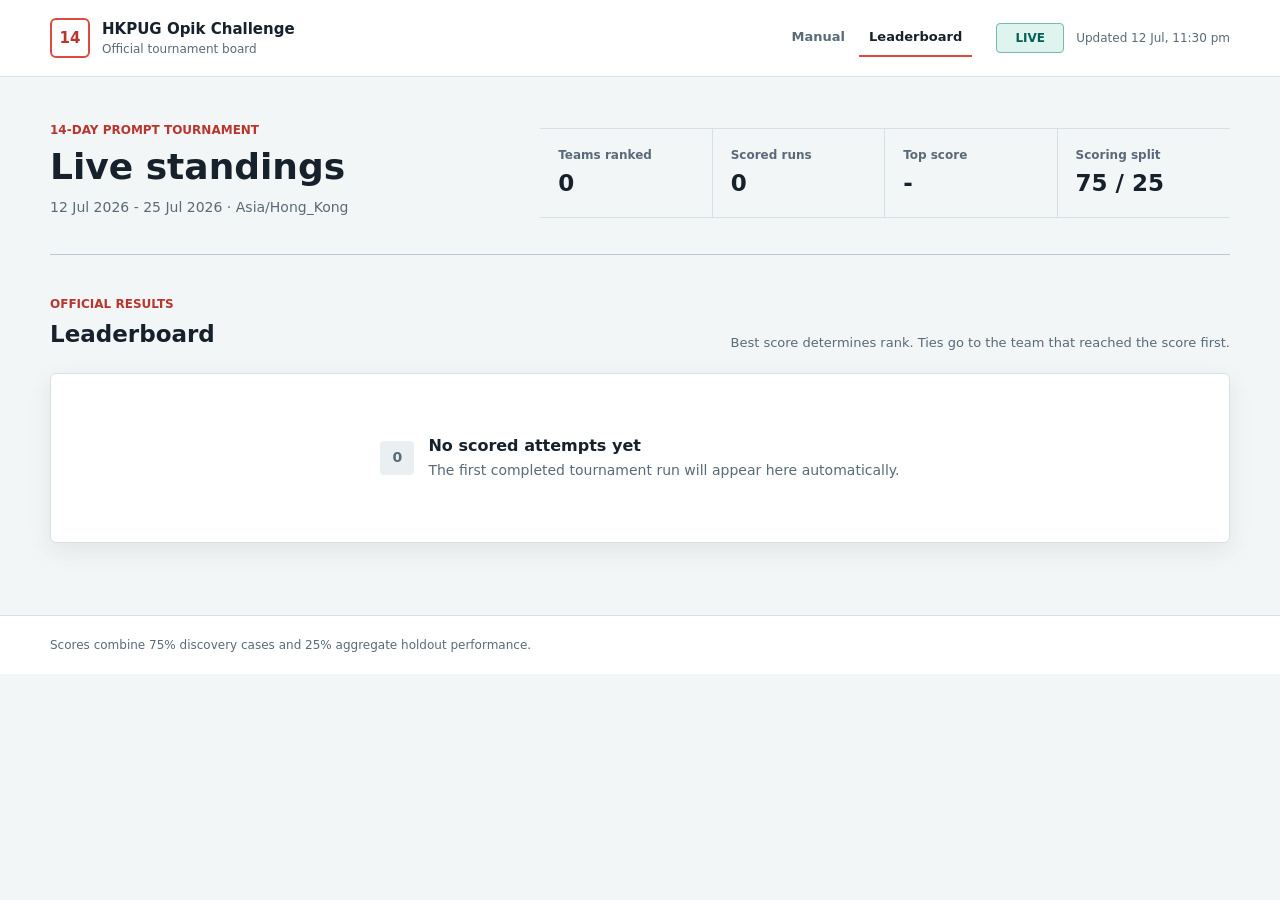
==== .github/tournament/dashboard/leaderboard/index.html @ 1c7cbf1e "feat: add participant helper and clean challenge surface" ====
<!doctype html>
<html lang="en">
  <head>
    <meta charset="utf-8">
    <meta name="viewport" content="width=device-width, initial-scale=1">
    <meta name="description" content="Official scores for the HKPUG Opik 14-Day Challenge.">
    <title>HKPUG Opik Challenge | Standings</title>
    <link rel="icon" href="data:,">
    <link rel="stylesheet" href="../styles.css">
    <script src="app.js" defer></script>
  </head>
  <body>
    <a class="skip-link" href="#main-content">Skip to standings</a>

    <header class="site-header">
      <div class="header-inner">
        <a class="brand" href="../" aria-label="HKPUG Opik Challenge manual">
          <span class="brand-mark" aria-hidden="true">14</span>
          <span>
            <strong>HKPUG Opik Challenge</strong>
            <small>Official tournament board</small>
          </span>
        </a>
        <div class="header-actions">
          <nav class="site-nav" aria-label="Challenge pages">
            <a href="../">Manual</a>
            <a href="./" aria-current="page">Leaderboard</a>
          </nav>
          <div class="header-state">
            <span id="challenge-status" class="status-badge" role="status">Loading</span>
            <span id="last-updated" class="updated-at">Fetching scores...</span>
          </div>
        </div>
      </div>
    </header>

    <main id="main-content" class="page-shell" tabindex="-1">
      <section class="challenge-overview" aria-labelledby="page-title">
        <div class="title-block">
          <p class="eyebrow">14-day prompt tournament</p>
          <h1 id="page-title">Live standings</h1>
          <p id="challenge-dates" class="challenge-dates">Challenge schedule loading...</p>
        </div>

        <dl class="summary-grid" aria-label="Tournament summary">
          <div>
            <dt>Teams ranked</dt>
            <dd id="team-count">-</dd>
          </div>
          <div>
            <dt>Scored runs</dt>
            <dd id="run-count">-</dd>
          </div>
          <div>
            <dt>Top score</dt>
            <dd id="top-score">-</dd>
          </div>
          <div>
            <dt>Scoring split</dt>
            <dd id="score-weights">75 / 25</dd>
          </div>
        </dl>
      </section>

      <section class="standings" aria-labelledby="standings-title">
        <div class="section-heading">
          <div>
            <p class="eyebrow">Official results</p>
            <h2 id="standings-title">Leaderboard</h2>
          </div>
          <p>Best score determines rank. Ties go to the team that reached the score first.</p>
        </div>

        <div id="loading-state" class="message-state" role="status" aria-live="polite">
          <span class="loading-indicator" aria-hidden="true"></span>
          <div>
            <strong>Loading standings</strong>
            <p>Reading the latest published scores.</p>
          </div>
        </div>

        <div id="error-state" class="message-state error-state" role="alert" hidden>
          <span class="state-icon" aria-hidden="true">!</span>
          <div>
            <strong>Leaderboard data could not be loaded</strong>
            <p>Refresh the page in a moment. Published scores remain unchanged.</p>
          </div>
        </div>

        <div id="empty-state" class="message-state empty-state" aria-live="polite" hidden>
          <span class="state-icon" aria-hidden="true">0</span>
          <div>
            <strong>No scored attempts yet</strong>
            <p>The first completed tournament run will appear here automatically.</p>
          </div>
        </div>

        <div id="dashboard-content" hidden>
          <div class="table-shell" tabindex="0" aria-label="Scrollable leaderboard table">
            <table>
              <caption>
                Official team rank, best and latest scores, score movement, and attempts used.
              </caption>
              <thead>
                <tr>
                  <th scope="col">Rank</th>
                  <th scope="col">Team</th>
                  <th scope="col">Best</th>
                  <th scope="col">Latest</th>
                  <th scope="col">Movement</th>
                  <th scope="col">Attempts</th>
                </tr>
              </thead>
              <tbody id="leaderboard-body"></tbody>
            </table>
          </div>

          <section id="team-detail" class="team-detail" aria-labelledby="team-detail-title" tabindex="-1">
            <div class="detail-heading">
              <div>
                <p id="team-rank" class="eyebrow">Rank -</p>
                <h2 id="team-detail-title">Team performance</h2>
                <p id="team-identifier" class="team-identifier"></p>
              </div>
              <dl class="score-strip" aria-label="Selected team scores">
                <div>
                  <dt>Best</dt>
                  <dd id="detail-best">-</dd>
                </div>
                <div>
                  <dt>Latest</dt>
                  <dd id="detail-latest">-</dd>
                </div>
                <div>
                  <dt>Discovery</dt>
                  <dd id="detail-discovery">-</dd>
                </div>
                <div>
                  <dt>Holdout</dt>
                  <dd id="detail-holdout">-</dd>
                </div>
              </dl>
            </div>

            <div class="detail-grid">
              <section class="run-panel" aria-labelledby="run-trend-title">
                <div class="panel-heading">
                  <h3 id="run-trend-title">Run trend</h3>
                  <span>Official score by attempt</span>
                </div>
                <ol id="run-trend" class="run-trend"></ol>
              </section>

              <section class="criteria-panel" aria-labelledby="criteria-title">
                <div class="panel-heading">
                  <h3 id="criteria-title">Best-run criteria</h3>
                  <span>Weighted points out of 100</span>
                </div>
                <div id="criterion-breakdown" class="criterion-breakdown"></div>
              </section>
            </div>
          </section>
        </div>

        <p id="screen-reader-status" class="visually-hidden" aria-live="polite"></p>
      </section>
    </main>

    <footer>
      <p>Scores combine 75% discovery cases and 25% aggregate holdout performance.</p>
    </footer>
  </body>
</html>
---- .github/tournament/dashboard/styles.css ----
:root {
  color-scheme: light;
  --ink: #16212c;
  --muted: #596a78;
  --quiet: #7b8994;
  --line: #d8e0e6;
  --line-strong: #bdc9d2;
  --page: #f3f6f7;
  --surface: #ffffff;
  --surface-soft: #eaf0f2;
  --coral: #df493f;
  --coral-dark: #b9362f;
  --teal: #087c70;
  --teal-soft: #dff3ef;
  --blue: #24658c;
  --blue-soft: #e4f0f7;
  --amber: #a86400;
  --amber-soft: #fff0cf;
  --danger: #a42b2b;
  --danger-soft: #fbe8e6;
  --shadow: 0 8px 24px rgb(22 33 44 / 8%);
  font-family:
    Inter, ui-sans-serif, system-ui, -apple-system, BlinkMacSystemFont, "Segoe UI",
    sans-serif;
  font-synthesis: none;
}

* {
  box-sizing: border-box;
  letter-spacing: 0;
}

html {
  background: var(--page);
  color: var(--ink);
  scroll-behavior: smooth;
}

body {
  min-width: 320px;
  min-height: 100vh;
  margin: 0;
  background: var(--page);
  line-height: 1.5;
}

button,
a {
  font: inherit;
}

button:focus-visible,
a:focus-visible,
[tabindex]:focus-visible {
  outline: 3px solid #f2a43a;
  outline-offset: 3px;
}

[hidden] {
  display: none !important;
}

.skip-link {
  position: fixed;
  top: 10px;
  left: 10px;
  z-index: 20;
  padding: 9px 13px;
  transform: translateY(-160%);
  border-radius: 4px;
  background: var(--ink);
  color: #fff;
  font-weight: 700;
  text-decoration: none;
}

.skip-link:focus {
  transform: translateY(0);
}

.site-header {
  border-bottom: 1px solid var(--line);
  background: var(--surface);
}

.header-inner,
.page-shell,
footer p {
  width: min(1180px, calc(100% - 40px));
  margin-inline: auto;
}

.header-inner {
  display: flex;
  min-height: 76px;
  align-items: center;
  justify-content: space-between;
  gap: 24px;
}

.brand {
  display: inline-flex;
  align-items: center;
  gap: 12px;
  color: var(--ink);
  text-decoration: none;
}

.brand-mark {
  display: grid;
  width: 40px;
  height: 40px;
  place-items: center;
  border: 2px solid var(--coral);
  border-radius: 6px;
  color: var(--coral-dark);
  font-size: 15px;
  font-weight: 800;
}

.brand strong,
.brand small {
  display: block;
}

.brand strong {
  font-size: 15px;
}

.brand small,
.updated-at {
  color: var(--muted);
  font-size: 12px;
}

.header-state {
  display: flex;
  align-items: center;
  gap: 12px;
}

.header-actions,
.site-nav {
  display: flex;
  align-items: center;
}

.header-actions {
  gap: 24px;
}

.site-nav {
  gap: 4px;
}

.site-nav a {
  padding: 8px 10px;
  border-bottom: 2px solid transparent;
  color: var(--muted);
  font-size: 13px;
  font-weight: 750;
  text-decoration: none;
}

.site-nav a:hover {
  color: var(--ink);
}

.site-nav a[aria-current="page"] {
  border-bottom-color: var(--coral);
  color: var(--ink);
}

.status-badge {
  min-width: 68px;
  padding: 5px 9px;
  border: 1px solid var(--line-strong);
  border-radius: 4px;
  background: var(--surface-soft);
  color: var(--muted);
  font-size: 12px;
  font-weight: 800;
  text-align: center;
  text-transform: uppercase;
}

.status-badge[data-status="live"] {
  border-color: #78b9ae;
  background: var(--teal-soft);
  color: #075f57;
}

.status-badge[data-status="upcoming"] {
  border-color: #e0b968;
  background: var(--amber-soft);
  color: #774700;
}

.status-badge[data-status="ended"] {
  border-color: var(--line-strong);
  background: var(--surface-soft);
  color: var(--ink);
}

.page-shell {
  padding-block: 44px 72px;
}

.challenge-overview {
  display: grid;
  grid-template-columns: minmax(260px, 0.85fr) minmax(540px, 1.35fr);
  gap: 56px;
  align-items: end;
  padding-bottom: 36px;
  border-bottom: 1px solid var(--line-strong);
}

.eyebrow {
  margin: 0 0 8px;
  color: var(--coral-dark);
  font-size: 12px;
  font-weight: 800;
  text-transform: uppercase;
}

h1,
h2,
h3,
p {
  margin-top: 0;
}

h1 {
  max-width: 560px;
  margin-bottom: 10px;
  font-size: 36px;
  line-height: 1.12;
}

h2 {
  margin-bottom: 6px;
  font-size: 23px;
  line-height: 1.2;
}

h3 {
  margin-bottom: 0;
  font-size: 16px;
}

.challenge-dates {
  margin-bottom: 0;
  color: var(--muted);
  font-size: 14px;
}

.summary-grid,
.score-strip {
  display: grid;
  margin: 0;
}

.summary-grid {
  grid-template-columns: repeat(4, minmax(100px, 1fr));
  border-block: 1px solid var(--line);
}

.summary-grid div {
  min-width: 0;
  padding: 17px 18px;
  border-right: 1px solid var(--line);
}

.summary-grid div:last-child {
  border-right: 0;
}

dt {
  color: var(--muted);
  font-size: 12px;
  font-weight: 700;
}

dd {
  margin: 2px 0 0;
  font-variant-numeric: tabular-nums;
}

.summary-grid dd {
  font-size: 23px;
  font-weight: 800;
}

.standings {
  padding-top: 40px;
}

.section-heading,
.detail-heading,
.panel-heading {
  display: flex;
  justify-content: space-between;
  gap: 24px;
}

.section-heading {
  align-items: end;
  margin-bottom: 18px;
}

.section-heading > p {
  max-width: 520px;
  margin-bottom: 2px;
  color: var(--muted);
  font-size: 13px;
  text-align: right;
}

.message-state {
  display: flex;
  min-height: 170px;
  align-items: center;
  justify-content: center;
  gap: 14px;
  border: 1px solid var(--line);
  border-radius: 6px;
  background: var(--surface);
  color: var(--muted);
  box-shadow: var(--shadow);
}

.message-state strong {
  color: var(--ink);
}

.message-state p {
  margin: 2px 0 0;
  font-size: 14px;
}

.loading-indicator {
  width: 20px;
  height: 20px;
  border: 2px solid var(--line-strong);
  border-top-color: var(--teal);
  border-radius: 50%;
  animation: spin 0.8s linear infinite;
}

.state-icon {
  display: grid;
  width: 34px;
  height: 34px;
  flex: 0 0 auto;
  place-items: center;
  border-radius: 4px;
  background: var(--surface-soft);
  color: var(--muted);
  font-size: 14px;
  font-weight: 800;
}

.error-state {
  border-color: #e9b9b4;
  background: var(--danger-soft);
}

.error-state .state-icon {
  background: #f3c9c4;
  color: var(--danger);
}

.table-shell {
  overflow-x: auto;
  border: 1px solid var(--line);
  border-radius: 6px;
  background: var(--surface);
  box-shadow: var(--shadow);
}

table {
  width: 100%;
  border-collapse: collapse;
  font-size: 14px;
}

caption {
  position: absolute;
  width: 1px;
  height: 1px;
  overflow: hidden;
  clip: rect(0 0 0 0);
  white-space: nowrap;
  clip-path: inset(50%);
}

th,
td {
  padding: 14px 16px;
  border-bottom: 1px solid var(--line);
  text-align: left;
  vertical-align: middle;
}

th {
  background: #f7f9fa;
  color: var(--muted);
  font-size: 11px;
  text-transform: uppercase;
}

tbody tr:last-child td {
  border-bottom: 0;
}

tbody tr[data-selected="true"] {
  background: #f0f8f6;
}

.rank-value {
  display: inline-grid;
  width: 32px;
  height: 28px;
  place-items: center;
  border-radius: 4px;
  background: var(--surface-soft);
  font-weight: 800;
  font-variant-numeric: tabular-nums;
}

.rank-value[data-podium="true"] {
  background: var(--amber-soft);
  color: #754600;
}

.team-button {
  padding: 2px 0;
  border: 0;
  background: transparent;
  color: var(--blue);
  cursor: pointer;
  font-weight: 800;
  text-align: left;
  text-decoration: underline;
  text-decoration-color: transparent;
  text-underline-offset: 3px;
}

.team-button:hover,
.team-button[aria-pressed="true"] {
  color: #164866;
  text-decoration-color: currentcolor;
}

.team-id {
  display: block;
  margin-top: 2px;
  color: var(--quiet);
  font-size: 11px;
}

.score-value {
  font-size: 16px;
  font-weight: 800;
  font-variant-numeric: tabular-nums;
}

.score-suffix {
  margin-left: 2px;
  color: var(--quiet);
  font-size: 10px;
  font-weight: 600;
}

.movement {
  font-weight: 750;
  font-variant-numeric: tabular-nums;
}

.movement[data-direction="up"] {
  color: var(--teal);
}

.movement[data-direction="down"] {
  color: var(--danger);
}

.movement[data-direction="new"],
.movement[data-direction="flat"] {
  color: var(--muted);
}

.attempt-meter {
  display: flex;
  align-items: center;
  gap: 8px;
  min-width: 100px;
}

.attempt-dots {
  display: grid;
  grid-template-columns: repeat(8, 6px);
  gap: 3px;
}

.attempt-dots span {
  width: 6px;
  height: 16px;
  border-radius: 2px;
  background: var(--line);
}

.attempt-dots span[data-used="true"] {
  background: var(--teal);
}

.team-detail {
  margin-top: 28px;
  padding-top: 30px;
  border-top: 2px solid var(--ink);
}

.detail-heading {
  align-items: start;
  margin-bottom: 30px;
}

.team-identifier {
  margin-bottom: 0;
  color: var(--muted);
  font-size: 13px;
}

.score-strip {
  grid-template-columns: repeat(4, minmax(90px, 1fr));
  min-width: min(100%, 500px);
  border-bottom: 1px solid var(--line);
}

.score-strip div {
  padding: 7px 14px 13px;
  border-left: 1px solid var(--line);
}

.score-strip dd {
  font-size: 19px;
  font-weight: 800;
}

.detail-grid {
  display: grid;
  grid-template-columns: minmax(0, 1.3fr) minmax(320px, 0.7fr);
  gap: 42px;
}

.panel-heading {
  align-items: baseline;
  margin-bottom: 18px;
  padding-bottom: 10px;
  border-bottom: 1px solid var(--line);
}

.panel-heading span {
  color: var(--muted);
  font-size: 11px;
}

.run-trend {
  display: grid;
  min-height: 220px;
  grid-template-columns: repeat(8, minmax(36px, 1fr));
  align-items: end;
  gap: 10px;
  margin: 0;
  padding: 0;
  list-style: none;
}

.run-trend li {
  display: grid;
  min-width: 0;
  grid-template-rows: 24px 150px 24px;
  gap: 6px;
  align-items: end;
  text-align: center;
}

.run-score {
  color: var(--muted);
  font-size: 11px;
  font-weight: 750;
  font-variant-numeric: tabular-nums;
}

.run-track {
  display: flex;
  height: 150px;
  align-items: end;
  border-bottom: 1px solid var(--line-strong);
  background: #f7f9fa;
}

.run-bar {
  width: 100%;
  height: calc(var(--score) * 1%);
  min-height: 2px;
  background: var(--blue);
}

.run-trend li[data-best="true"] .run-bar {
  background: var(--coral);
}

.run-trend li[data-best="true"] .run-score {
  color: var(--coral-dark);
}

.run-label {
  color: var(--muted);
  font-size: 11px;
}

.criterion-breakdown {
  display: grid;
  gap: 17px;
}

.criterion-row {
  display: grid;
  grid-template-columns: minmax(140px, 1fr) auto;
  gap: 6px 16px;
  align-items: center;
}

.criterion-row label {
  color: var(--ink);
  font-size: 13px;
  font-weight: 700;
}

.criterion-value {
  color: var(--muted);
  font-size: 12px;
  font-variant-numeric: tabular-nums;
}

.criterion-row progress {
  width: 100%;
  height: 9px;
  grid-column: 1 / -1;
  overflow: hidden;
  border: 0;
  border-radius: 3px;
  background: var(--surface-soft);
  appearance: none;
}

.criterion-row progress::-webkit-progress-bar {
  background: var(--surface-soft);
}

.criterion-row progress::-webkit-progress-value {
  background: var(--teal);
}

.criterion-row progress::-moz-progress-bar {
  background: var(--teal);
}

.manual-shell {
  padding-top: 0;
}

.manual-hero {
  display: grid;
  min-height: min(650px, calc(100vh - 76px));
  grid-template-columns: minmax(0, 1.25fr) minmax(320px, 0.75fr);
  gap: 72px;
  align-items: center;
  padding-block: 72px 64px;
  border-bottom: 1px solid var(--line-strong);
}

.manual-intro h1 {
  max-width: 760px;
  margin-bottom: 22px;
  font-size: 54px;
  line-height: 1.05;
}

.manual-lead {
  max-width: 720px;
  margin-bottom: 30px;
  color: var(--muted);
  font-size: 19px;
  line-height: 1.65;
}

.manual-actions {
  display: flex;
  flex-wrap: wrap;
  gap: 10px;
}

.button {
  display: inline-flex;
  min-height: 44px;
  align-items: center;
  justify-content: center;
  padding: 10px 16px;
  border: 1px solid var(--line-strong);
  border-radius: 5px;
  background: var(--surface);
  color: var(--ink);
  font-weight: 800;
  text-decoration: none;
}

.button:hover {
  border-color: var(--ink);
}

.button-primary {
  border-color: var(--coral);
  background: var(--coral);
  color: #fff;
}

.button-primary:hover {
  border-color: var(--coral-dark);
  background: var(--coral-dark);
}

.rule-rail {
  margin: 0;
  border-top: 2px solid var(--ink);
}

.rule-rail div {
  display: grid;
  grid-template-columns: 120px 1fr;
  gap: 18px;
  align-items: baseline;
  padding-block: 20px;
  border-bottom: 1px solid var(--line-strong);
}

.rule-rail dt {
  color: var(--quiet);
  text-transform: uppercase;
}

.rule-rail dd {
  font-size: 17px;
  font-weight: 800;
}

.manual-section {
  padding-block: 64px;
  border-bottom: 1px solid var(--line-strong);
}

.manual-section-heading {
  display: grid;
  grid-template-columns: minmax(260px, 0.9fr) minmax(320px, 1.1fr);
  gap: 48px;
  align-items: baseline;
  margin-bottom: 36px;
}

.manual-section-heading h2 {
  margin: 0;
  font-size: 30px;
}

.manual-section-heading p {
  max-width: 660px;
  margin: 0;
  color: var(--muted);
}

.trust-flow {
  display: grid;
  grid-template-columns: minmax(0, 1fr) 1px minmax(0, 1fr);
  gap: 42px;
  border-block: 1px solid var(--line);
}

.trust-flow article {
  padding-block: 34px;
}

.flow-divider {
  width: 1px;
  background: var(--line);
}

.step-number {
  display: inline-grid;
  width: 34px;
  height: 30px;
  place-items: center;
  margin-bottom: 18px;
  border-radius: 4px;
  background: var(--teal-soft);
  color: #075f57;
  font-size: 12px;
  font-weight: 850;
}

.trust-flow h3 {
  margin-bottom: 10px;
  font-size: 20px;
}

.trust-flow p {
  max-width: 520px;
  color: var(--muted);
}

.trust-flow .trust-result {
  margin-bottom: 0;
  color: var(--ink);
  font-size: 13px;
  font-weight: 750;
}

.instruction-list {
  margin: 0;
  padding: 0;
  border-top: 2px solid var(--ink);
  counter-reset: instruction;
  list-style: none;
}

.instruction-list li {
  display: grid;
  grid-template-columns: 64px minmax(0, 1fr);
  gap: 28px;
  padding-block: 30px;
  border-bottom: 1px solid var(--line);
  counter-increment: instruction;
}

.instruction-list li::before {
  content: counter(instruction, decimal-leading-zero);
  color: var(--coral-dark);
  font-size: 14px;
  font-weight: 850;
}

.instruction-list h3 {
  margin-bottom: 8px;
  font-size: 18px;
}

.instruction-list p {
  max-width: 780px;
  margin-bottom: 12px;
  color: var(--muted);
}

code,
pre {
  font-family: "SFMono-Regular", Consolas, "Liberation Mono", monospace;
}

code {
  font-size: 0.9em;
}

pre {
  max-width: 860px;
  overflow-x: auto;
  margin: 14px 0;
  padding: 16px 18px;
  border: 1px solid #263640;
  border-radius: 5px;
  background: #132027;
  color: #f4f7f8;
  font-size: 13px;
  line-height: 1.65;
}

.command-band {
  display: grid;
  grid-template-columns: repeat(2, minmax(0, 1fr));
  gap: 28px;
}

.command-band > div {
  min-width: 0;
}

.command-band h3 {
  margin-bottom: 12px;
}

.command-band pre {
  min-height: 174px;
  margin: 0;
}

.iteration-note {
  max-width: 900px;
  margin: 28px 0 0;
  padding-left: 18px;
  border-left: 3px solid var(--teal);
  color: var(--muted);
}

footer a {
  color: var(--blue);
  font-weight: 700;
}

footer {
  border-top: 1px solid var(--line);
  background: var(--surface);
}

footer p {
  margin-bottom: 0;
  padding-block: 20px;
  color: var(--muted);
  font-size: 12px;
}

.visually-hidden {
  position: absolute !important;
  width: 1px !important;
  height: 1px !important;
  overflow: hidden !important;
  clip: rect(1px, 1px, 1px, 1px) !important;
  white-space: nowrap !important;
  clip-path: inset(50%) !important;
}

@keyframes spin {
  to {
    transform: rotate(360deg);
  }
}

@media (max-width: 900px) {
  .challenge-overview,
  .detail-grid,
  .manual-hero,
  .manual-section-heading {
    grid-template-columns: 1fr;
  }

  .challenge-overview {
    gap: 28px;
  }

  .detail-grid {
    gap: 36px;
  }

  .manual-hero {
    gap: 42px;
  }

  .manual-section-heading {
    gap: 12px;
  }
}

@media (max-width: 720px) {
  .header-inner,
  .page-shell,
  footer p {
    width: min(100% - 28px, 1180px);
  }

  .header-inner {
    min-height: 70px;
  }

  .brand small,
  .updated-at {
    display: none;
  }

  .header-actions {
    gap: 8px;
  }

  .header-actions .header-state {
    display: none;
  }

  .site-nav a {
    padding-inline: 7px;
    font-size: 12px;
  }

  .page-shell {
    padding-block: 30px 48px;
  }

  h1 {
    font-size: 30px;
  }

  .manual-hero {
    min-height: 0;
    padding-block: 48px;
  }

  .manual-intro h1 {
    font-size: 38px;
  }

  .manual-lead {
    font-size: 17px;
  }

  .manual-section {
    padding-block: 48px;
  }

  .manual-section-heading h2 {
    font-size: 25px;
  }

  .trust-flow,
  .command-band {
    grid-template-columns: 1fr;
  }

  .trust-flow {
    gap: 0;
  }

  .flow-divider {
    width: 100%;
    height: 1px;
  }

  .instruction-list li {
    grid-template-columns: 38px minmax(0, 1fr);
    gap: 12px;
  }

  .command-band pre {
    min-height: 0;
  }

  .summary-grid {
    grid-template-columns: repeat(2, minmax(0, 1fr));
  }

  .summary-grid div:nth-child(2) {
    border-right: 0;
  }

  .summary-grid div:nth-child(-n + 2) {
    border-bottom: 1px solid var(--line);
  }

  .section-heading,
  .detail-heading {
    display: block;
  }

  .section-heading > p {
    margin-top: 12px;
    text-align: left;
  }

  .table-shell {
    overflow: visible;
    border: 0;
    background: transparent;
    box-shadow: none;
  }

  table,
  tbody {
    display: block;
  }

  thead {
    position: absolute;
    width: 1px;
    height: 1px;
    overflow: hidden;
    clip: rect(0 0 0 0);
    clip-path: inset(50%);
  }

  tbody {
    display: grid;
    gap: 12px;
  }

  tbody tr {
    display: grid;
    grid-template-columns: 44px minmax(0, 1fr) auto;
    align-items: center;
    border: 1px solid var(--line);
    border-radius: 6px;
    background: var(--surface);
    box-shadow: 0 4px 14px rgb(22 33 44 / 6%);
  }

  tbody tr[data-selected="true"] {
    border-color: #7eb8ae;
  }

  tbody td {
    padding: 12px 14px;
    border-bottom: 1px solid var(--line);
  }

  tbody td::before {
    content: attr(data-label);
    color: var(--muted);
    font-size: 10px;
    font-weight: 750;
    text-transform: uppercase;
  }

  tbody .cell-rank,
  tbody .cell-team,
  tbody .cell-best {
    border-bottom: 1px solid var(--line);
  }

  tbody .cell-rank::before,
  tbody .cell-team::before,
  tbody .cell-best::before {
    display: none;
  }

  tbody .cell-rank {
    padding-right: 0;
  }

  tbody .cell-best {
    text-align: right;
  }

  tbody .cell-latest,
  tbody .cell-movement,
  tbody .cell-attempts {
    display: flex;
    grid-column: 1 / -1;
    align-items: center;
    justify-content: space-between;
    gap: 12px;
  }

  tbody .cell-attempts {
    border-bottom: 0;
  }

  .score-strip {
    grid-template-columns: repeat(2, 1fr);
    margin-top: 22px;
  }

  .score-strip div:nth-child(n + 3) {
    border-top: 1px solid var(--line);
  }

  .run-trend {
    min-height: 190px;
    gap: 6px;
  }

  .run-trend li {
    grid-template-rows: 22px 120px 22px;
  }

  .run-track {
    height: 120px;
  }
}

@media (prefers-reduced-motion: reduce) {
  html {
    scroll-behavior: auto;
  }

  .loading-indicator {
    animation: none;
  }
}
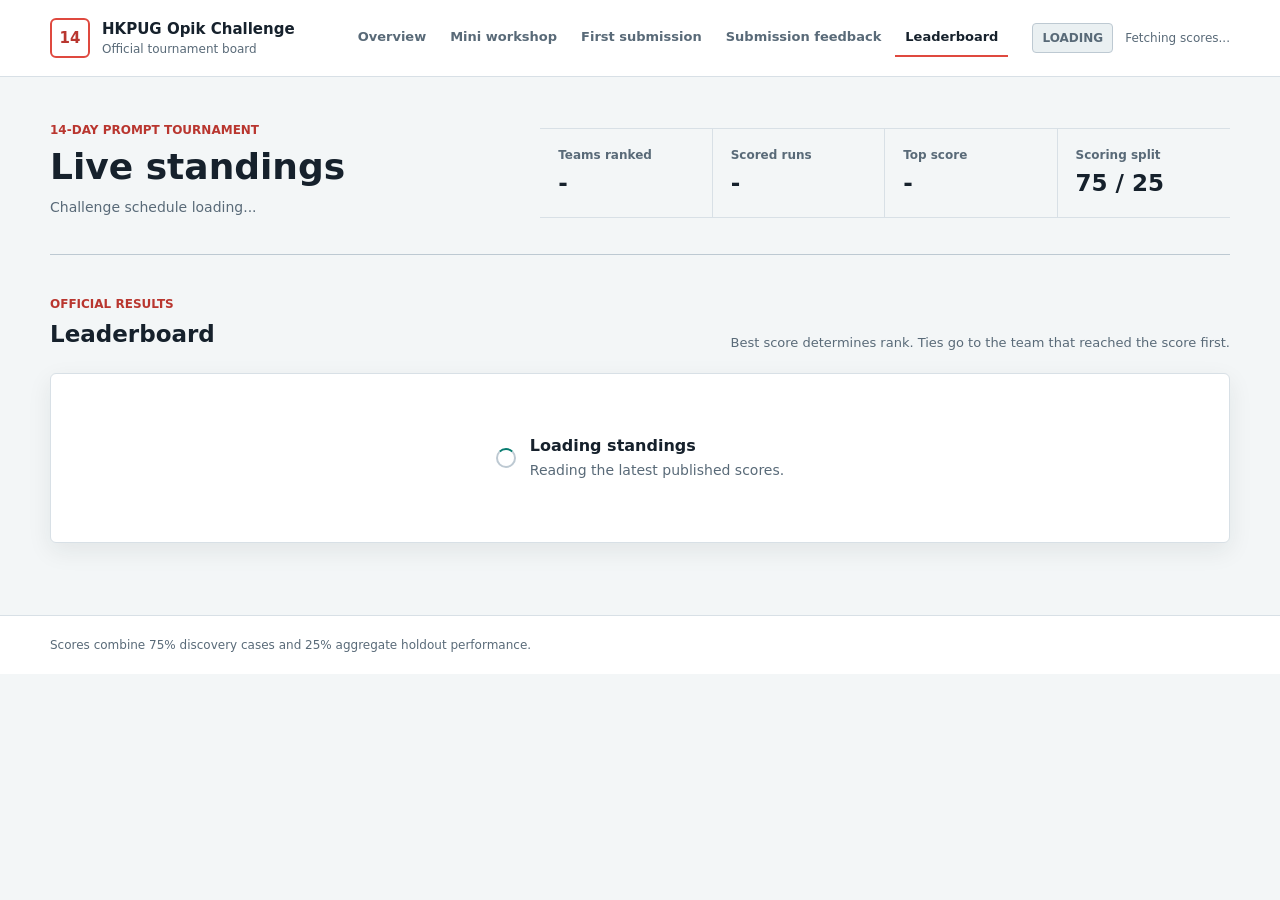
==== commit fb8da94e: "feat: add six-case Opik onboarding" ====
--- a/.github/tournament/dashboard/leaderboard/index.html
+++ b/.github/tournament/dashboard/leaderboard/index.html
@@ -23,7 +23,10 @@
         </a>
         <div class="header-actions">
           <nav class="site-nav" aria-label="Challenge pages">
-            <a href="../">Manual</a>
+            <a href="../">Overview</a>
+            <a href="../tutorial/">Mini workshop</a>
+            <a href="../start/">First submission</a>
+            <a href="../submission-feedback/">Submission feedback</a>
             <a href="./" aria-current="page">Leaderboard</a>
           </nav>
           <div class="header-state">
--- a/.github/tournament/dashboard/styles.css
+++ b/.github/tournament/dashboard/styles.css
@@ -1180,6 +1180,844 @@
   }
 }
 
+.overview-shell,
+.tutorial-shell {
+  padding-top: 0;
+}
+
+.overview-hero {
+  display: grid;
+  min-height: 540px;
+  grid-template-columns: minmax(0, 1.2fr) minmax(300px, 0.8fr);
+  gap: 72px;
+  align-items: center;
+  padding-block: 72px 64px;
+  border-bottom: 1px solid var(--line-strong);
+}
+
+.overview-copy h1 {
+  max-width: 720px;
+  margin-bottom: 22px;
+  font-size: 52px;
+  line-height: 1.08;
+}
+
+.overview-copy > p {
+  max-width: 700px;
+  margin-bottom: 30px;
+  color: var(--muted);
+  font-size: 18px;
+  line-height: 1.7;
+}
+
+.overview-metrics {
+  margin: 0;
+  border-top: 2px solid var(--ink);
+}
+
+.overview-metrics div {
+  display: grid;
+  grid-template-columns: minmax(120px, 0.8fr) minmax(120px, 1fr);
+  gap: 20px;
+  align-items: baseline;
+  padding-block: 20px;
+  border-bottom: 1px solid var(--line-strong);
+}
+
+.overview-metrics dd {
+  font-size: 18px;
+  font-weight: 800;
+}
+
+.overview-section {
+  padding-block: 64px;
+  border-bottom: 1px solid var(--line-strong);
+}
+
+.section-intro {
+  display: grid;
+  grid-template-columns: minmax(240px, 0.75fr) minmax(320px, 1.25fr);
+  gap: 48px;
+  align-items: baseline;
+  margin-bottom: 34px;
+}
+
+.section-intro h2 {
+  margin: 0;
+  font-size: 30px;
+}
+
+.section-intro p {
+  max-width: 680px;
+  margin: 0;
+  color: var(--muted);
+}
+
+.route-grid {
+  display: grid;
+  grid-template-columns: repeat(3, minmax(0, 1fr));
+  gap: 18px;
+}
+
+.route-grid-four {
+  grid-template-columns: repeat(2, minmax(0, 1fr));
+}
+
+.route-card {
+  display: flex;
+  min-height: 270px;
+  flex-direction: column;
+  padding: 26px;
+  border: 1px solid var(--line);
+  border-radius: 6px;
+  background: var(--surface);
+  box-shadow: var(--shadow);
+}
+
+.route-index,
+.section-number {
+  color: var(--coral-dark);
+  font-size: 12px;
+  font-weight: 850;
+}
+
+.route-card h3 {
+  margin: 28px 0 10px;
+  font-size: 20px;
+}
+
+.route-card p {
+  margin-bottom: 24px;
+  color: var(--muted);
+}
+
+.route-link {
+  margin-top: auto;
+  color: var(--blue);
+  font-weight: 800;
+  text-underline-offset: 3px;
+}
+
+.route-link:hover {
+  color: #164866;
+}
+
+.rules-layout {
+  display: grid;
+  grid-template-columns: minmax(260px, 0.8fr) minmax(420px, 1.2fr);
+  gap: 72px;
+}
+
+.compact-intro {
+  display: block;
+  margin: 0;
+}
+
+.compact-intro h2 {
+  margin-bottom: 14px;
+}
+
+.rules-list {
+  margin: 0;
+  border-top: 2px solid var(--ink);
+}
+
+.rules-list div {
+  padding-block: 18px;
+  border-bottom: 1px solid var(--line);
+}
+
+.rules-list dd {
+  margin-top: 6px;
+  color: var(--ink);
+  font-weight: 700;
+}
+
+.tutorial-hero {
+  display: grid;
+  grid-template-columns: minmax(0, 1.15fr) minmax(340px, 0.85fr);
+  gap: 64px;
+  align-items: end;
+  padding-block: 66px 52px;
+  border-bottom: 1px solid var(--line-strong);
+}
+
+.tutorial-hero h1 {
+  max-width: 720px;
+  margin-bottom: 18px;
+  font-size: 46px;
+}
+
+.tutorial-lede {
+  max-width: 700px;
+  margin-bottom: 0;
+  color: var(--muted);
+  font-size: 18px;
+  line-height: 1.65;
+}
+
+.tutorial-progress {
+  display: grid;
+  grid-template-columns: repeat(3, minmax(0, 1fr));
+  margin: 0;
+  padding: 0;
+  border-block: 1px solid var(--line-strong);
+  list-style: none;
+}
+
+.tutorial-progress li {
+  min-width: 0;
+  padding: 16px;
+  border-right: 1px solid var(--line);
+  color: var(--muted);
+  font-size: 12px;
+  font-weight: 750;
+}
+
+.tutorial-progress li:last-child {
+  border-right: 0;
+}
+
+.tutorial-progress span {
+  display: block;
+  margin-bottom: 7px;
+  color: var(--coral-dark);
+  font-size: 15px;
+  font-weight: 850;
+}
+
+.tutorial-section {
+  padding-block: 58px;
+  border-bottom: 1px solid var(--line-strong);
+}
+
+.tutorial-section-header {
+  display: grid;
+  grid-template-columns: minmax(260px, 0.85fr) minmax(360px, 1.15fr);
+  gap: 52px;
+  align-items: baseline;
+  margin-bottom: 30px;
+}
+
+.tutorial-section-header h2 {
+  margin: 8px 0 0;
+  font-size: 28px;
+}
+
+.tutorial-section-header > p {
+  max-width: 680px;
+  margin: 0;
+  color: var(--muted);
+}
+
+.release-action {
+  margin-bottom: 28px;
+}
+
+.platform-list {
+  display: grid;
+  grid-template-columns: repeat(3, minmax(0, 1fr));
+  border-block: 1px solid var(--line);
+}
+
+.platform-list article {
+  min-width: 0;
+  padding: 24px;
+  border-right: 1px solid var(--line);
+}
+
+.platform-list article:last-child {
+  border-right: 0;
+}
+
+.platform-list h3 {
+  margin-bottom: 10px;
+  font-size: 18px;
+}
+
+.platform-list p,
+.command-step p,
+.command-note {
+  color: var(--muted);
+}
+
+.platform-list p {
+  margin-bottom: 0;
+}
+
+.two-column-list {
+  grid-template-columns: repeat(2, minmax(0, 1fr));
+}
+
+.two-column-list pre {
+  min-height: 150px;
+  margin-bottom: 0;
+}
+
+.command-note {
+  margin: 22px 0 0;
+}
+
+.command-note a {
+  color: var(--blue);
+}
+
+.command-step + .command-step {
+  margin-top: 32px;
+  padding-top: 30px;
+  border-top: 1px solid var(--line);
+}
+
+.command-step h3 {
+  margin-bottom: 10px;
+}
+
+.command-step p {
+  max-width: 820px;
+  margin-bottom: 0;
+}
+
+.plain-checklist {
+  display: grid;
+  gap: 14px;
+  max-width: 900px;
+  margin: 28px 0 0;
+  padding-left: 22px;
+}
+
+.plain-checklist li {
+  padding-left: 6px;
+  color: var(--muted);
+}
+
+.review-checklist {
+  grid-template-columns: repeat(2, minmax(0, 1fr));
+  gap: 0 48px;
+}
+
+.info-note {
+  max-width: 900px;
+  margin-top: 30px;
+  padding: 18px 20px;
+  border-left: 3px solid var(--teal);
+  background: var(--teal-soft);
+}
+
+.info-note p {
+  margin: 4px 0 0;
+  color: #285b56;
+}
+
+.next-route {
+  display: flex;
+  align-items: center;
+  justify-content: space-between;
+  gap: 32px;
+  padding-block: 48px;
+}
+
+.next-route h2 {
+  margin-bottom: 8px;
+}
+
+.next-route p {
+  max-width: 680px;
+  margin-bottom: 0;
+  color: var(--muted);
+}
+
+.next-route-actions {
+  display: flex;
+  flex: 0 0 auto;
+  gap: 10px;
+}
+
+.onboarding-hero {
+  align-items: center;
+}
+
+.hero-actions {
+  display: flex;
+  flex-wrap: wrap;
+  gap: 10px;
+  margin-top: 28px;
+}
+
+.onboarding-setup {
+  display: grid;
+  grid-template-columns: repeat(2, minmax(0, 1fr));
+  border-block: 1px solid var(--line);
+}
+
+.onboarding-setup > div {
+  min-width: 0;
+  padding: 24px;
+  border-right: 1px solid var(--line);
+}
+
+.onboarding-setup > div:last-child {
+  border-right: 0;
+}
+
+.onboarding-setup h3 {
+  margin-bottom: 12px;
+  font-size: 18px;
+}
+
+.onboarding-setup p {
+  margin-bottom: 0;
+  color: var(--muted);
+}
+
+.artifact-checksum {
+  display: flex;
+  gap: 12px;
+  margin: 20px 0 0;
+  color: var(--muted);
+  font-size: 13px;
+}
+
+.artifact-checksum code {
+  overflow-wrap: anywhere;
+}
+
+.onboarding-guide-steps {
+  display: grid;
+  grid-template-columns: repeat(2, minmax(0, 1fr));
+  gap: 24px;
+  margin: 0;
+  padding: 0;
+  list-style: none;
+}
+
+.onboarding-guide-steps figure {
+  margin: 0;
+}
+
+.onboarding-guide-steps img {
+  display: block;
+  width: 100%;
+  aspect-ratio: 950 / 780;
+  border: 1px solid var(--line-strong);
+  object-fit: contain;
+  object-position: top left;
+}
+
+.onboarding-guide-steps figcaption {
+  display: grid;
+  grid-template-columns: 34px minmax(0, 1fr);
+  gap: 12px;
+  padding-top: 14px;
+}
+
+.onboarding-guide-steps figcaption > span {
+  display: grid;
+  width: 32px;
+  height: 32px;
+  place-items: center;
+  background: var(--teal-soft);
+  color: var(--teal);
+  font-weight: 850;
+}
+
+.onboarding-guide-steps small {
+  display: block;
+  margin-top: 4px;
+  color: var(--muted);
+  line-height: 1.5;
+}
+
+.case-nav {
+  display: grid;
+  grid-template-columns: repeat(3, minmax(0, 1fr));
+  margin-bottom: 30px;
+  border: 1px solid var(--line-strong);
+}
+
+.case-nav a {
+  display: grid;
+  grid-template-columns: 42px minmax(0, 1fr);
+  gap: 8px;
+  min-width: 0;
+  padding: 14px 16px;
+  border-right: 1px solid var(--line);
+  border-bottom: 1px solid var(--line);
+  color: var(--ink);
+  text-decoration: none;
+}
+
+.case-nav a:nth-child(3n) {
+  border-right: 0;
+}
+
+.case-nav a:nth-last-child(-n + 3) {
+  border-bottom: 0;
+}
+
+.case-nav b {
+  color: var(--coral-dark);
+}
+
+.case-list {
+  border-top: 1px solid var(--line-strong);
+}
+
+.case {
+  scroll-margin-top: 96px;
+  border-bottom: 1px solid var(--line-strong);
+}
+
+.case > summary {
+  display: grid;
+  grid-template-columns: 72px minmax(0, 1fr) 24px;
+  gap: 18px;
+  align-items: center;
+  padding-block: 24px;
+  cursor: pointer;
+  list-style: none;
+}
+
+.case > summary::-webkit-details-marker,
+.answer-reveal > summary::-webkit-details-marker {
+  display: none;
+}
+
+.case-number {
+  color: var(--coral-dark);
+  font-size: 20px;
+  font-weight: 850;
+}
+
+.case-title strong,
+.case-title small {
+  display: block;
+}
+
+.case-title strong {
+  font-size: 20px;
+}
+
+.case-title small {
+  margin-top: 4px;
+  color: var(--muted);
+}
+
+.case-toggle::before {
+  content: "+";
+  color: var(--muted);
+  font-size: 24px;
+}
+
+.case[open] .case-toggle::before {
+  content: "-";
+}
+
+.case-body {
+  padding: 0 0 34px 90px;
+}
+
+.ba-flag {
+  max-width: 900px;
+  padding: 16px 18px;
+  border-left: 3px solid var(--coral);
+  background: var(--coral-soft);
+}
+
+.question-list {
+  display: grid;
+  gap: 0;
+  max-width: 1000px;
+  margin: 24px 0;
+  padding-left: 28px;
+}
+
+.question-list li {
+  display: grid;
+  grid-template-columns: 96px minmax(0, 1fr);
+  gap: 14px;
+  padding: 15px 0;
+  border-bottom: 1px solid var(--line);
+}
+
+.question-list li::marker {
+  color: var(--muted);
+  font-weight: 800;
+}
+
+.evidence-badge {
+  align-self: start;
+  width: max-content;
+  padding: 3px 8px;
+  border: 1px solid var(--line-strong);
+  color: var(--muted);
+  font-size: 11px;
+  font-weight: 850;
+  text-transform: uppercase;
+}
+
+.evidence-badge.code {
+  border-color: #b9add8;
+  color: #6545a0;
+}
+
+.evidence-badge.experiment {
+  border-color: #8bbec6;
+  color: #176e78;
+}
+
+.choices {
+  display: block;
+  margin-top: 7px;
+  color: var(--muted);
+  font-size: 13px;
+}
+
+.answer-reveal {
+  max-width: 1000px;
+  border: 1px solid var(--line-strong);
+}
+
+.answer-reveal > summary {
+  padding: 14px 18px;
+  cursor: pointer;
+  color: var(--blue);
+  font-weight: 800;
+  list-style: none;
+}
+
+.answer-reveal[open] > summary {
+  border-bottom: 1px solid var(--line);
+}
+
+.answer-reveal dl {
+  display: grid;
+  grid-template-columns: repeat(4, minmax(0, 1fr));
+  margin: 0;
+}
+
+.answer-reveal dl > div {
+  min-width: 0;
+  padding: 16px;
+  border-right: 1px solid var(--line);
+}
+
+.answer-reveal dl > div:last-child {
+  border-right: 0;
+}
+
+.answer-reveal dt {
+  margin-bottom: 7px;
+  color: var(--muted);
+  font-size: 12px;
+  font-weight: 850;
+}
+
+.answer-reveal dd {
+  margin: 0;
+  overflow-wrap: anywhere;
+}
+
+.answer-reveal > p {
+  margin: 0;
+  padding: 0 16px 16px;
+  color: var(--muted);
+}
+
+@media (max-width: 900px) {
+  .overview-hero,
+  .rules-layout,
+  .tutorial-hero,
+  .tutorial-section-header {
+    grid-template-columns: 1fr;
+  }
+
+  .overview-hero,
+  .tutorial-hero {
+    gap: 38px;
+  }
+
+  .route-grid {
+    grid-template-columns: 1fr;
+  }
+
+  .route-card {
+    min-height: 0;
+  }
+
+  .rules-layout,
+  .tutorial-section-header {
+    gap: 18px;
+  }
+
+  .onboarding-setup,
+  .onboarding-guide-steps {
+    grid-template-columns: 1fr;
+  }
+
+  .onboarding-setup > div {
+    padding-inline: 0;
+    border-right: 0;
+    border-bottom: 1px solid var(--line);
+  }
+
+  .onboarding-setup > div:last-child {
+    border-bottom: 0;
+  }
+}
+
+@media (max-width: 720px) {
+  .participant-header .header-inner {
+    display: block;
+    padding-block: 12px;
+  }
+
+  .participant-header .site-nav {
+    flex-wrap: wrap;
+    margin-top: 10px;
+  }
+
+  .overview-hero {
+    min-height: 0;
+    padding-block: 46px;
+  }
+
+  .overview-copy h1,
+  .tutorial-hero h1 {
+    font-size: 36px;
+  }
+
+  .overview-copy > p,
+  .tutorial-lede {
+    font-size: 16px;
+  }
+
+  .overview-metrics div,
+  .section-intro {
+    grid-template-columns: 1fr;
+  }
+
+  .overview-metrics div {
+    gap: 4px;
+  }
+
+  .overview-section,
+  .tutorial-section {
+    padding-block: 46px;
+  }
+
+  .section-intro {
+    gap: 12px;
+  }
+
+  .route-card {
+    padding: 22px;
+  }
+
+  .tutorial-hero {
+    padding-block: 46px 40px;
+  }
+
+  .tutorial-progress,
+  .platform-list,
+  .two-column-list,
+  .review-checklist {
+    grid-template-columns: 1fr;
+  }
+
+  .tutorial-progress li,
+  .platform-list article {
+    border-right: 0;
+    border-bottom: 1px solid var(--line);
+  }
+
+  .tutorial-progress li:last-child,
+  .platform-list article:last-child {
+    border-bottom: 0;
+  }
+
+  .platform-list article {
+    padding: 22px 0;
+  }
+
+  .two-column-list pre {
+    min-height: 0;
+  }
+
+  .next-route {
+    display: block;
+  }
+
+  .next-route .button,
+  .next-route-actions {
+    width: 100%;
+    margin-top: 22px;
+  }
+
+  .next-route-actions {
+    flex-direction: column;
+  }
+
+  .hero-actions,
+  .hero-actions .button {
+    width: 100%;
+  }
+
+  .artifact-checksum {
+    display: block;
+  }
+
+  .artifact-checksum code {
+    display: block;
+    margin-top: 6px;
+  }
+
+  .case-nav {
+    grid-template-columns: 1fr;
+  }
+
+  .case-nav a,
+  .case-nav a:nth-child(3n),
+  .case-nav a:nth-last-child(-n + 3) {
+    border-right: 0;
+    border-bottom: 1px solid var(--line);
+  }
+
+  .case-nav a:last-child {
+    border-bottom: 0;
+  }
+
+  .case > summary {
+    grid-template-columns: 50px minmax(0, 1fr) 20px;
+    gap: 10px;
+  }
+
+  .case-title strong {
+    font-size: 17px;
+  }
+
+  .case-body {
+    padding-left: 0;
+  }
+
+  .question-list li {
+    grid-template-columns: 1fr;
+    gap: 8px;
+  }
+
+  .answer-reveal dl {
+    grid-template-columns: 1fr;
+  }
+
+  .answer-reveal dl > div {
+    border-right: 0;
+    border-bottom: 1px solid var(--line);
+  }
+
+  .answer-reveal dl > div:last-child {
+    border-bottom: 0;
+  }
+}
+
 @media (prefers-reduced-motion: reduce) {
   html {
     scroll-behavior: auto;
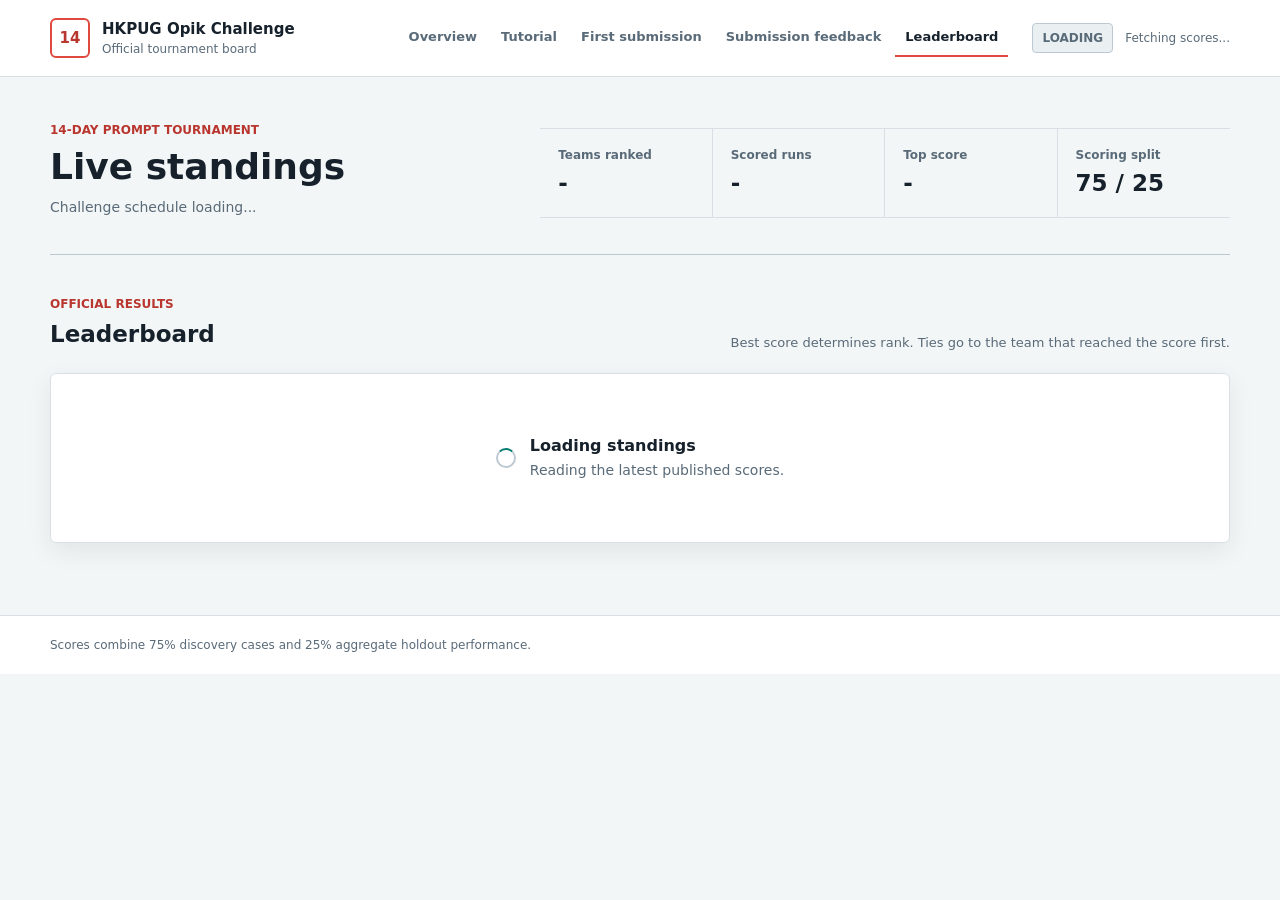
==== commit 99235050: "deploy: publish participant navigation refinements" ====
--- a/.github/tournament/dashboard/leaderboard/index.html
+++ b/.github/tournament/dashboard/leaderboard/index.html
@@ -24,7 +24,7 @@
         <div class="header-actions">
           <nav class="site-nav" aria-label="Challenge pages">
             <a href="../">Overview</a>
-            <a href="../tutorial/">Mini workshop</a>
+            <a href="../tutorial/">Tutorial</a>
             <a href="../start/">First submission</a>
             <a href="../submission-feedback/">Submission feedback</a>
             <a href="./" aria-current="page">Leaderboard</a>
--- a/.github/tournament/dashboard/styles.css
+++ b/.github/tournament/dashboard/styles.css
@@ -1597,10 +1597,8 @@
 .onboarding-guide-steps img {
   display: block;
   width: 100%;
-  aspect-ratio: 950 / 780;
+  height: auto;
   border: 1px solid var(--line-strong);
-  object-fit: contain;
-  object-position: top left;
 }
 
 .onboarding-guide-steps figcaption {
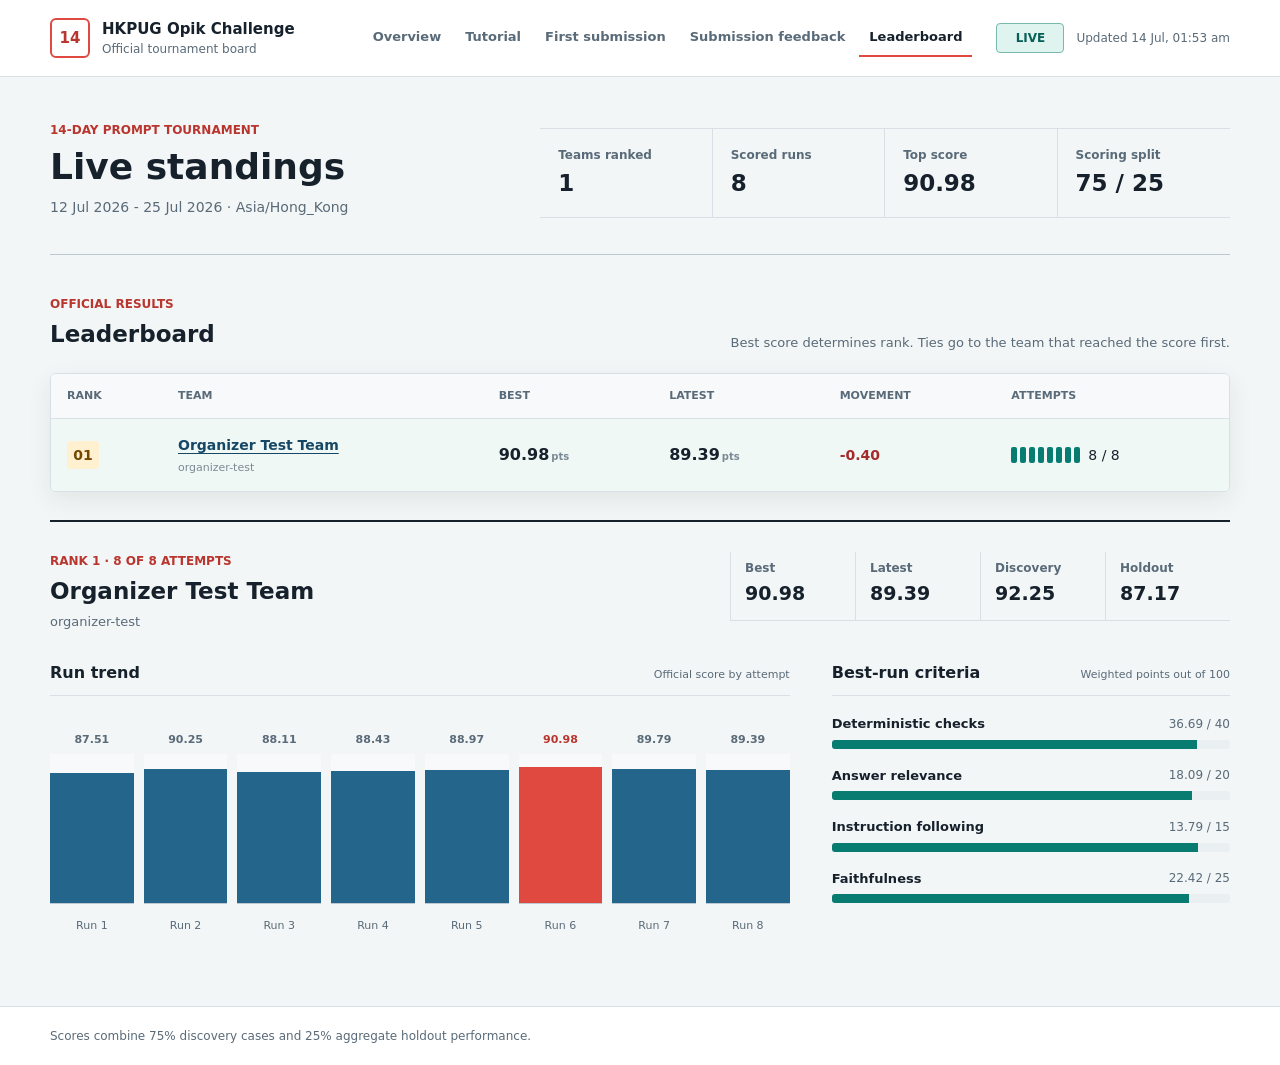
==== commit 6ecc734c: "fix: invalidate stale leaderboard script" ====
--- a/.github/tournament/dashboard/leaderboard/index.html
+++ b/.github/tournament/dashboard/leaderboard/index.html
@@ -7,7 +7,7 @@
     <title>HKPUG Opik Challenge | Standings</title>
     <link rel="icon" href="data:,">
     <link rel="stylesheet" href="../styles.css">
-    <script src="app.js" defer></script>
+    <script src="app.js?v=8" defer></script>
   </head>
   <body>
     <a class="skip-link" href="#main-content">Skip to standings</a>
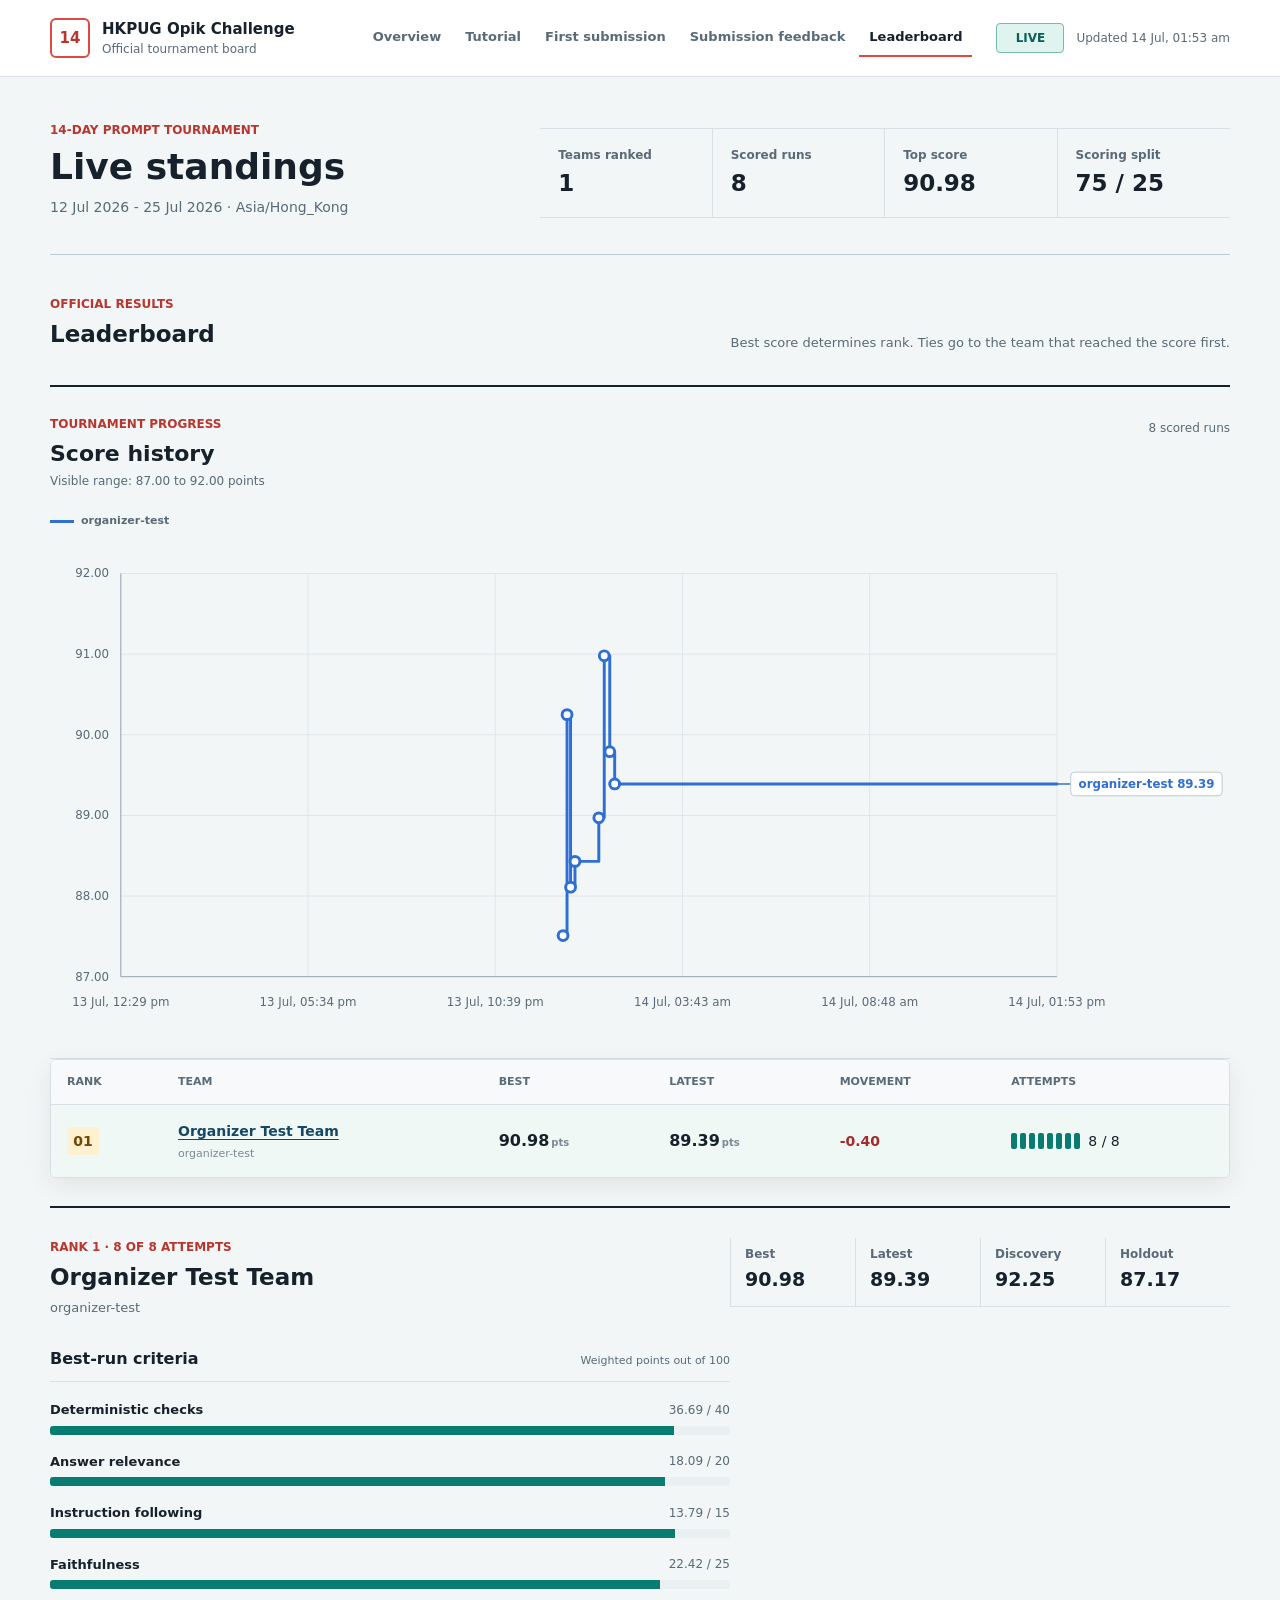
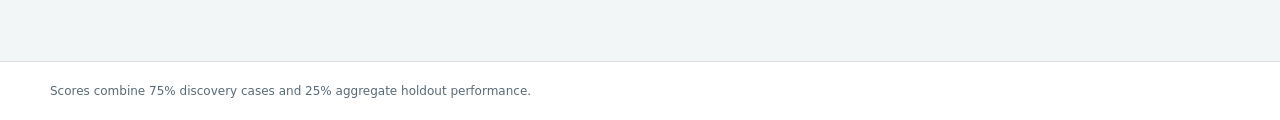
==== commit 8b84fd6d: "feat: add bounded score history chart" ====
--- a/.github/tournament/dashboard/leaderboard/index.html
+++ b/.github/tournament/dashboard/leaderboard/index.html
@@ -7,7 +7,7 @@
     <title>HKPUG Opik Challenge | Standings</title>
     <link rel="icon" href="data:,">
     <link rel="stylesheet" href="../styles.css">
-    <script src="app.js?v=8" defer></script>
+    <script src="app.js?v=9" defer></script>
   </head>
   <body>
     <a class="skip-link" href="#main-content">Skip to standings</a>
@@ -99,6 +99,38 @@
         </div>
 
         <div id="dashboard-content" hidden>
+          <section class="score-history-panel" aria-labelledby="score-history-title">
+            <div class="score-history-heading">
+              <div>
+                <p class="eyebrow">Tournament progress</p>
+                <h2 id="score-history-title">Score history</h2>
+                <p id="score-history-range" class="score-history-range">No score range yet</p>
+              </div>
+              <span id="score-history-submissions" class="score-history-submissions">
+                0 scored runs
+              </span>
+            </div>
+            <div id="score-history-legend" class="score-history-legend"></div>
+            <div class="score-history-viewport" tabindex="0" aria-label="Scrollable score history chart">
+              <svg
+                id="score-history-chart"
+                class="score-history-chart"
+                viewBox="0 0 1200 500"
+                role="img"
+                aria-labelledby="score-history-svg-title score-history-svg-description"
+                hidden
+              >
+                <title id="score-history-svg-title">Official score history by team</title>
+                <desc id="score-history-svg-description">
+                  Step lines show each team's official score after every scored run.
+                </desc>
+              </svg>
+              <p id="score-history-empty" class="score-history-empty">
+                Score history appears after the first scored run.
+              </p>
+            </div>
+          </section>
+
           <div class="table-shell" tabindex="0" aria-label="Scrollable leaderboard table">
             <table>
               <caption>
@@ -146,14 +178,6 @@
             </div>
 
             <div class="detail-grid">
-              <section class="run-panel" aria-labelledby="run-trend-title">
-                <div class="panel-heading">
-                  <h3 id="run-trend-title">Run trend</h3>
-                  <span>Official score by attempt</span>
-                </div>
-                <ol id="run-trend" class="run-trend"></ol>
-              </section>
-
               <section class="criteria-panel" aria-labelledby="criteria-title">
                 <div class="panel-heading">
                   <h3 id="criteria-title">Best-run criteria</h3>
--- a/.github/tournament/dashboard/styles.css
+++ b/.github/tournament/dashboard/styles.css
@@ -514,6 +514,140 @@
   background: var(--teal);
 }
 
+.score-history-panel {
+  margin-top: 30px;
+  padding: 28px 0 20px;
+  border-top: 2px solid var(--ink);
+  border-bottom: 1px solid var(--line);
+}
+
+.score-history-heading {
+  display: flex;
+  align-items: start;
+  justify-content: space-between;
+  gap: 24px;
+}
+
+.score-history-heading h2 {
+  margin: 2px 0 0;
+  font-size: 22px;
+}
+
+.score-history-range,
+.score-history-submissions {
+  color: var(--muted);
+  font-size: 12px;
+  font-variant-numeric: tabular-nums;
+}
+
+.score-history-range {
+  margin: 5px 0 0;
+}
+
+.score-history-submissions {
+  margin-top: 4px;
+  white-space: nowrap;
+}
+
+.score-history-legend {
+  display: flex;
+  min-height: 38px;
+  flex-wrap: wrap;
+  align-items: center;
+  gap: 9px 18px;
+  margin-top: 12px;
+}
+
+.score-history-legend-item {
+  display: inline-flex;
+  align-items: center;
+  gap: 7px;
+  color: var(--muted);
+  font-size: 11px;
+  font-weight: 750;
+}
+
+.score-history-legend-swatch {
+  width: 24px;
+  height: 3px;
+  flex: 0 0 auto;
+  background: var(--series-color);
+}
+
+.score-history-viewport {
+  position: relative;
+  min-height: 360px;
+  margin-top: 6px;
+  overflow-x: auto;
+  overscroll-behavior-inline: contain;
+}
+
+.score-history-chart {
+  display: block;
+  width: 100%;
+  min-width: 880px;
+  height: auto;
+}
+
+.score-history-empty {
+  display: grid;
+  min-height: 340px;
+  place-items: center;
+  margin: 0;
+  color: var(--muted);
+  text-align: center;
+}
+
+.score-chart-grid-line {
+  stroke: #dfe6eb;
+  stroke-width: 1;
+}
+
+.score-chart-axis-line {
+  stroke: #97a6b2;
+  stroke-width: 1;
+}
+
+.score-chart-axis-label {
+  fill: var(--muted);
+  font-family: inherit;
+  font-size: 12px;
+  font-variant-numeric: tabular-nums;
+}
+
+.score-chart-series-line {
+  fill: none;
+  stroke: var(--series-color);
+  stroke-width: 3;
+  stroke-linecap: round;
+  stroke-linejoin: round;
+}
+
+.score-chart-point {
+  fill: var(--surface);
+  stroke: var(--series-color);
+  stroke-width: 3;
+}
+
+.score-chart-label-connector {
+  stroke: var(--series-color);
+  stroke-width: 1.5;
+}
+
+.score-chart-label-box {
+  fill: var(--surface);
+  stroke: var(--line-strong);
+  stroke-width: 1;
+}
+
+.score-chart-label-text {
+  fill: var(--series-color);
+  font-family: inherit;
+  font-size: 12px;
+  font-weight: 800;
+  font-variant-numeric: tabular-nums;
+}
+
 .team-detail {
   margin-top: 28px;
   padding-top: 30px;
@@ -549,8 +683,7 @@
 
 .detail-grid {
   display: grid;
-  grid-template-columns: minmax(0, 1.3fr) minmax(320px, 0.7fr);
-  gap: 42px;
+  grid-template-columns: minmax(280px, 680px);
 }
 
 .panel-heading {
@@ -561,61 +694,6 @@
 }
 
 .panel-heading span {
-  color: var(--muted);
-  font-size: 11px;
-}
-
-.run-trend {
-  display: grid;
-  min-height: 220px;
-  grid-template-columns: repeat(8, minmax(36px, 1fr));
-  align-items: end;
-  gap: 10px;
-  margin: 0;
-  padding: 0;
-  list-style: none;
-}
-
-.run-trend li {
-  display: grid;
-  min-width: 0;
-  grid-template-rows: 24px 150px 24px;
-  gap: 6px;
-  align-items: end;
-  text-align: center;
-}
-
-.run-score {
-  color: var(--muted);
-  font-size: 11px;
-  font-weight: 750;
-  font-variant-numeric: tabular-nums;
-}
-
-.run-track {
-  display: flex;
-  height: 150px;
-  align-items: end;
-  border-bottom: 1px solid var(--line-strong);
-  background: #f7f9fa;
-}
-
-.run-bar {
-  width: 100%;
-  height: calc(var(--score) * 1%);
-  min-height: 2px;
-  background: var(--blue);
-}
-
-.run-trend li[data-best="true"] .run-bar {
-  background: var(--coral);
-}
-
-.run-trend li[data-best="true"] .run-score {
-  color: var(--coral-dark);
-}
-
-.run-label {
   color: var(--muted);
   font-size: 11px;
 }
@@ -1166,17 +1244,21 @@
     border-top: 1px solid var(--line);
   }
 
-  .run-trend {
-    min-height: 190px;
-    gap: 6px;
-  }
-
-  .run-trend li {
-    grid-template-rows: 22px 120px 22px;
-  }
-
-  .run-track {
-    height: 120px;
+  .score-history-heading {
+    display: block;
+  }
+
+  .score-history-submissions {
+    display: block;
+    margin-top: 12px;
+  }
+
+  .score-history-viewport {
+    min-height: 330px;
+  }
+
+  .score-history-chart {
+    min-width: 820px;
   }
 }
 
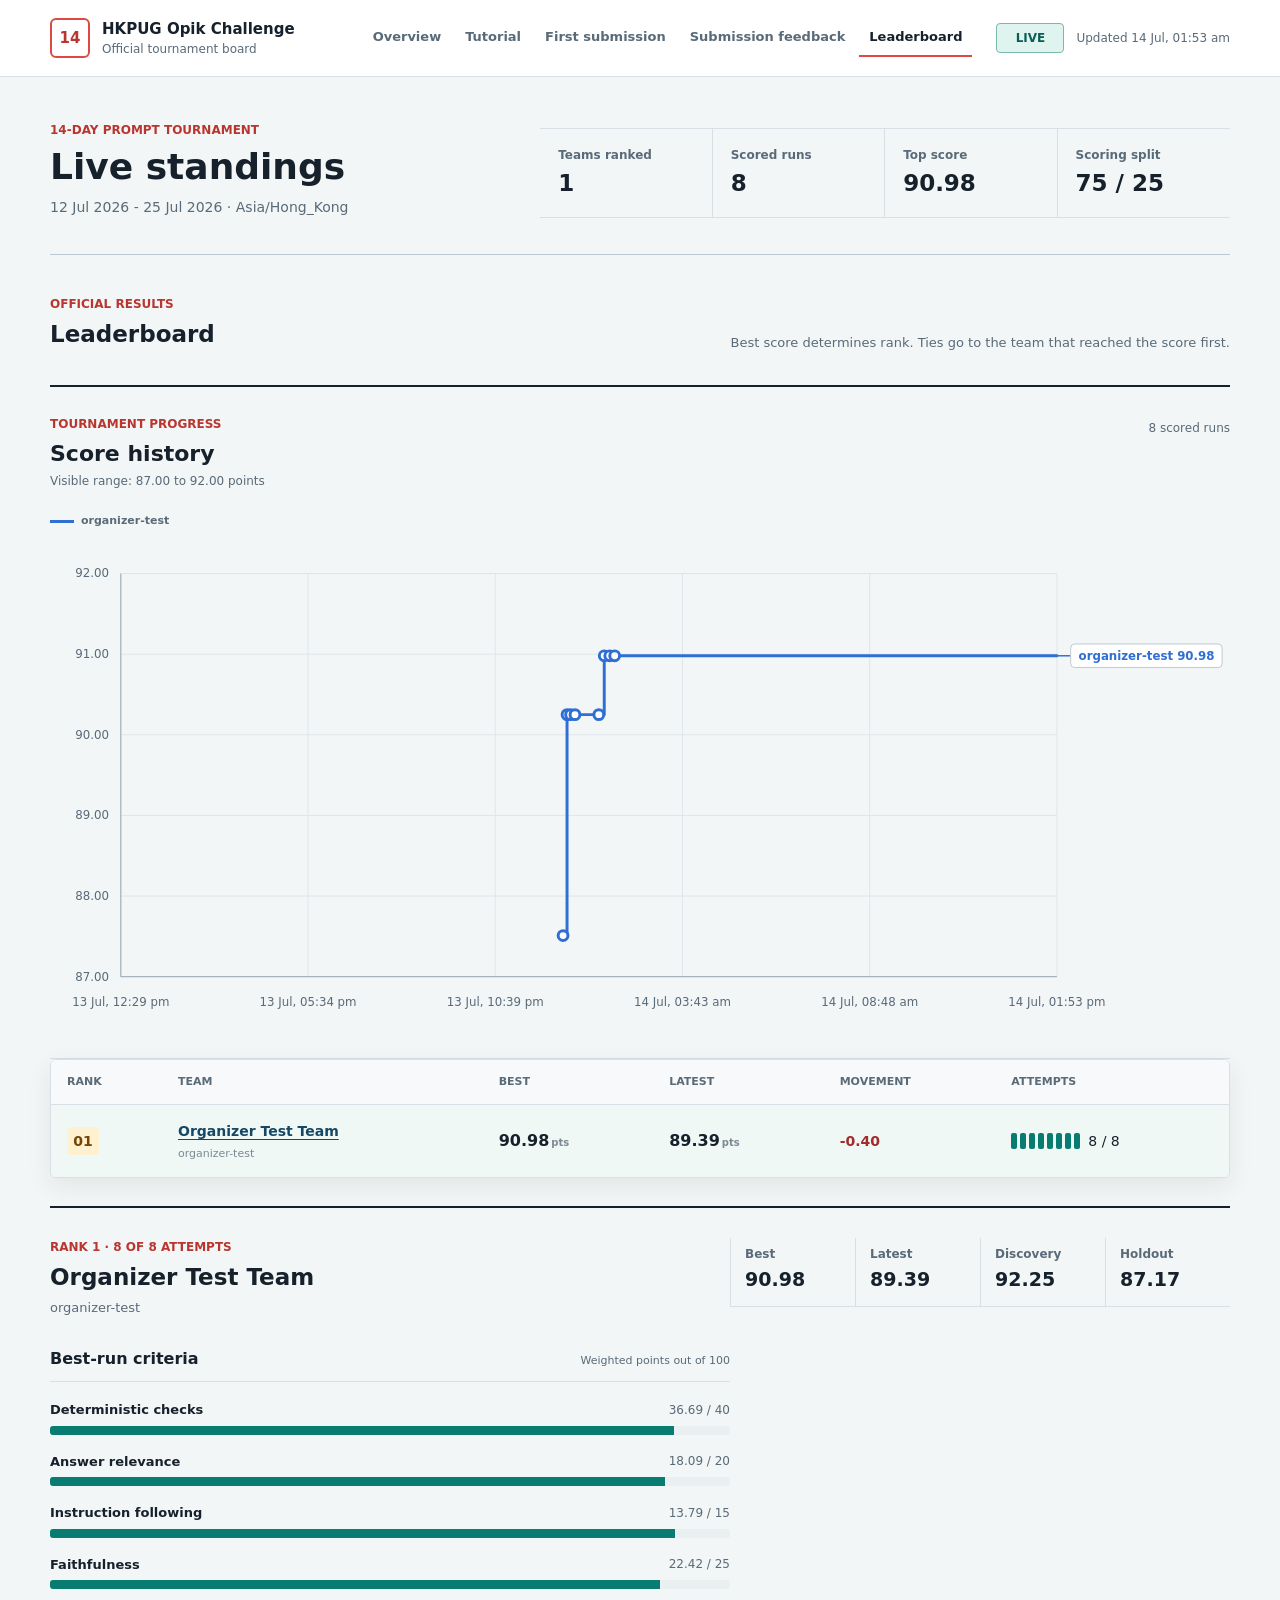
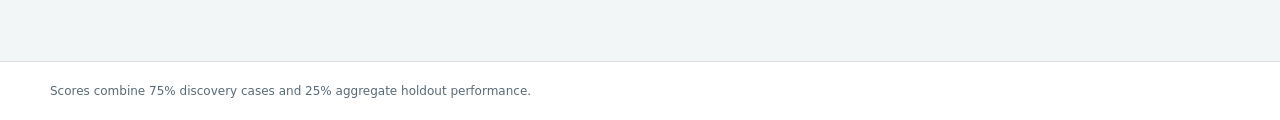
==== commit 40002e65: "fix: chart running best scores only" ====
--- a/.github/tournament/dashboard/leaderboard/index.html
+++ b/.github/tournament/dashboard/leaderboard/index.html
@@ -7,7 +7,7 @@
     <title>HKPUG Opik Challenge | Standings</title>
     <link rel="icon" href="data:,">
     <link rel="stylesheet" href="../styles.css">
-    <script src="app.js?v=9" defer></script>
+    <script src="app.js?v=10" defer></script>
   </head>
   <body>
     <a class="skip-link" href="#main-content">Skip to standings</a>
@@ -122,7 +122,7 @@
               >
                 <title id="score-history-svg-title">Official score history by team</title>
                 <desc id="score-history-svg-description">
-                  Step lines show each team's official score after every scored run.
+                  Step lines show each team's highest official score reached so far.
                 </desc>
               </svg>
               <p id="score-history-empty" class="score-history-empty">
